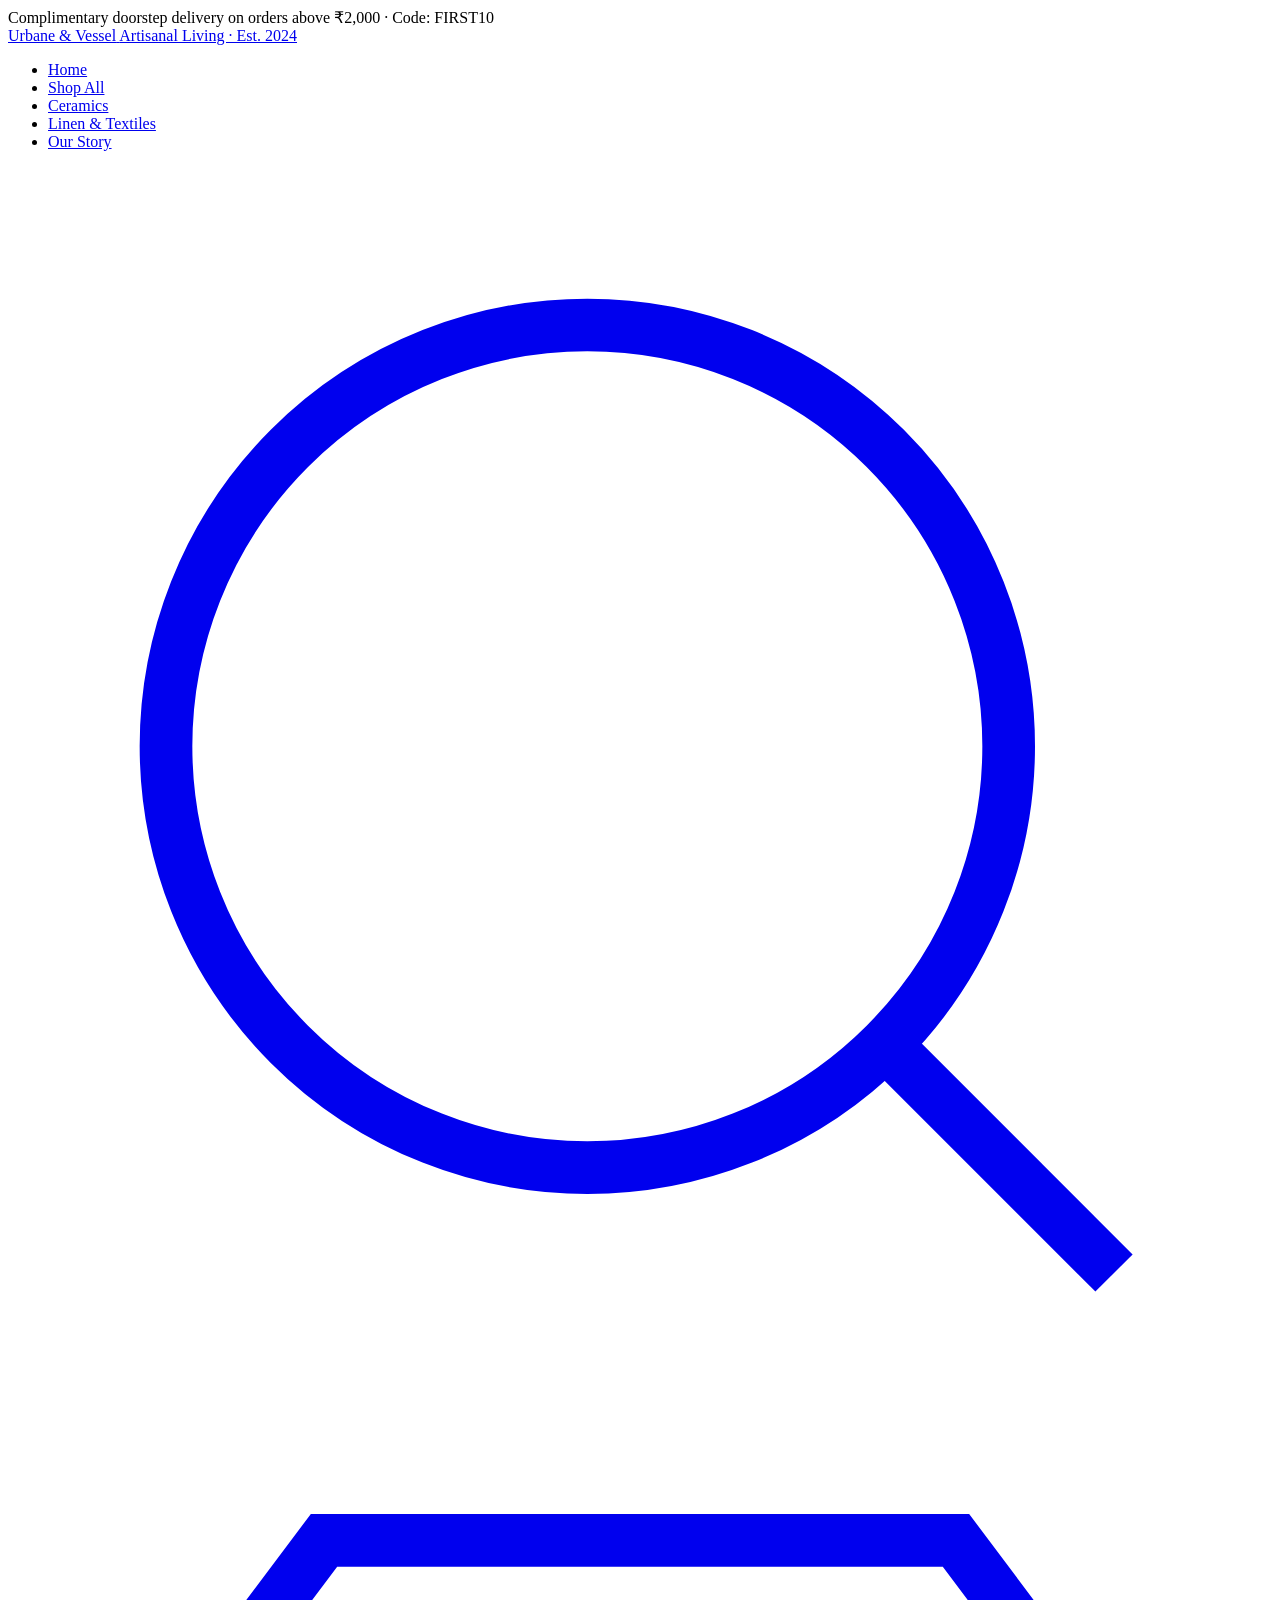
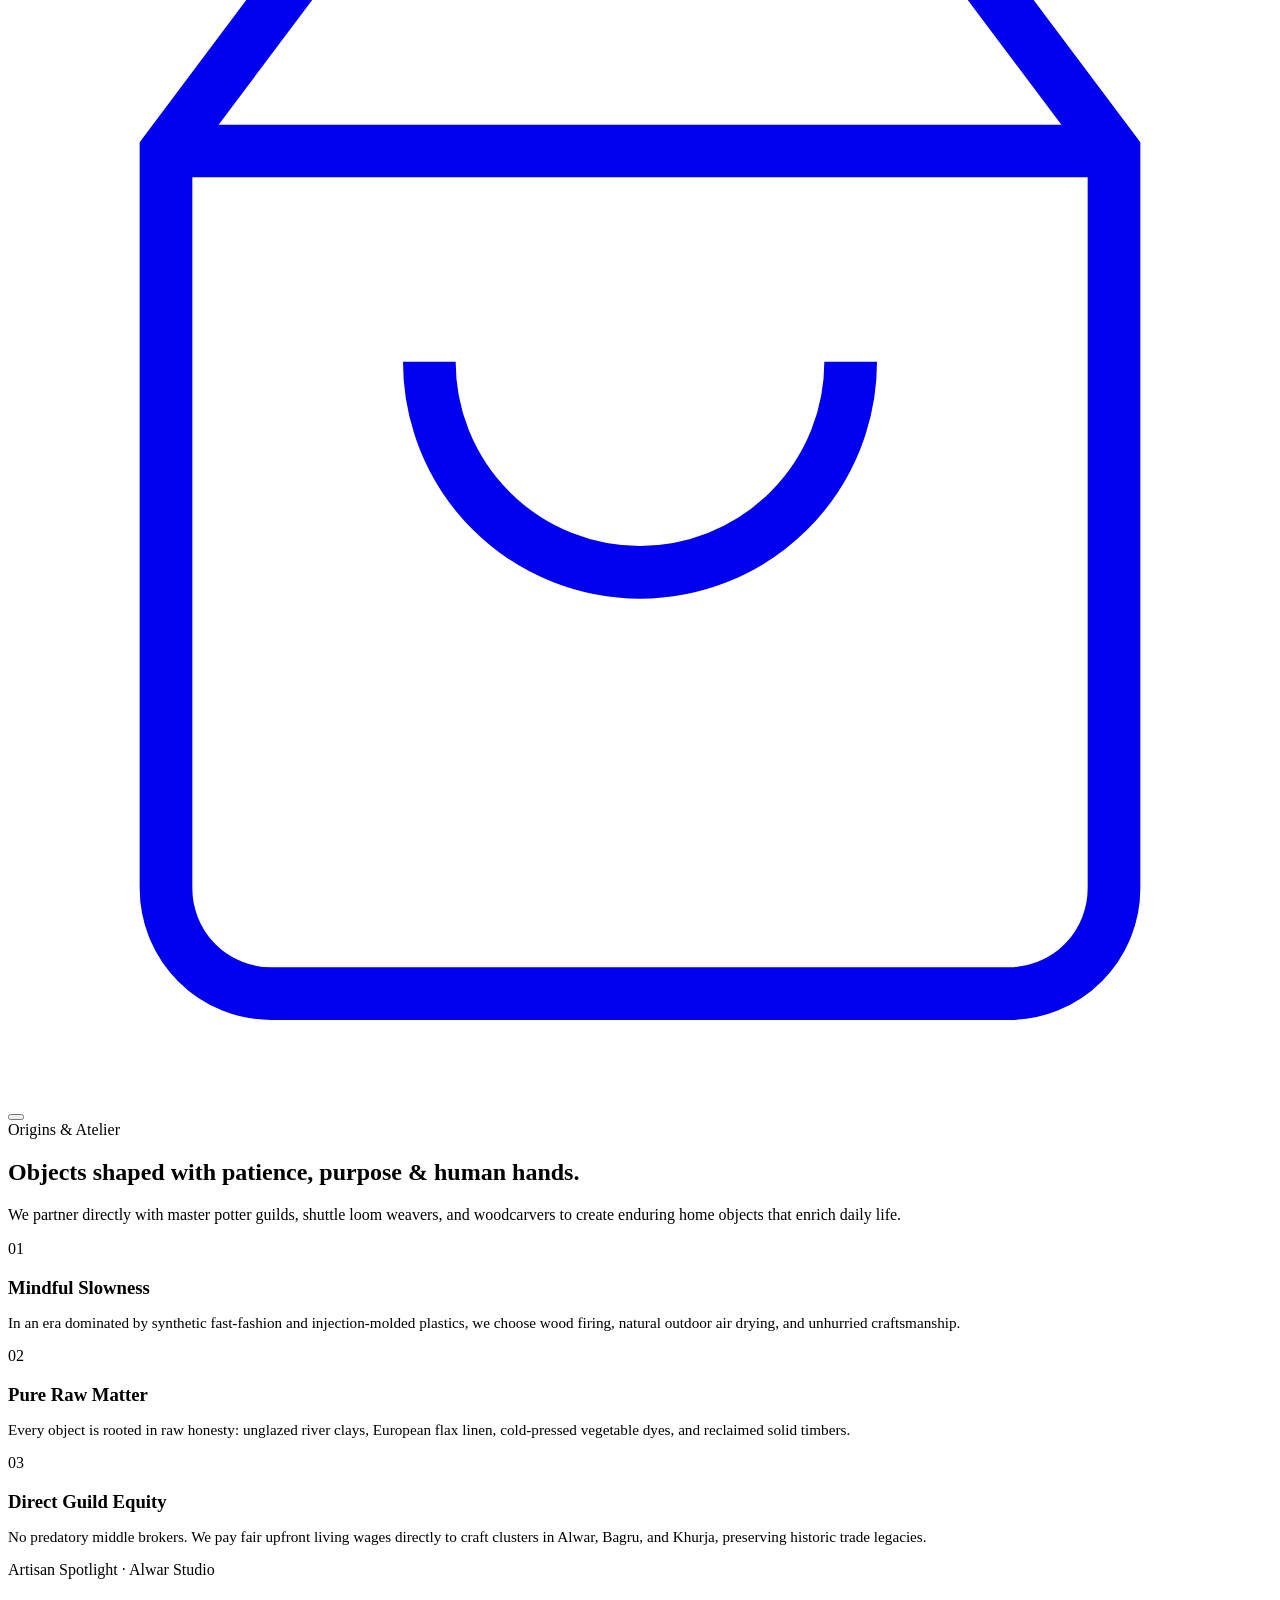
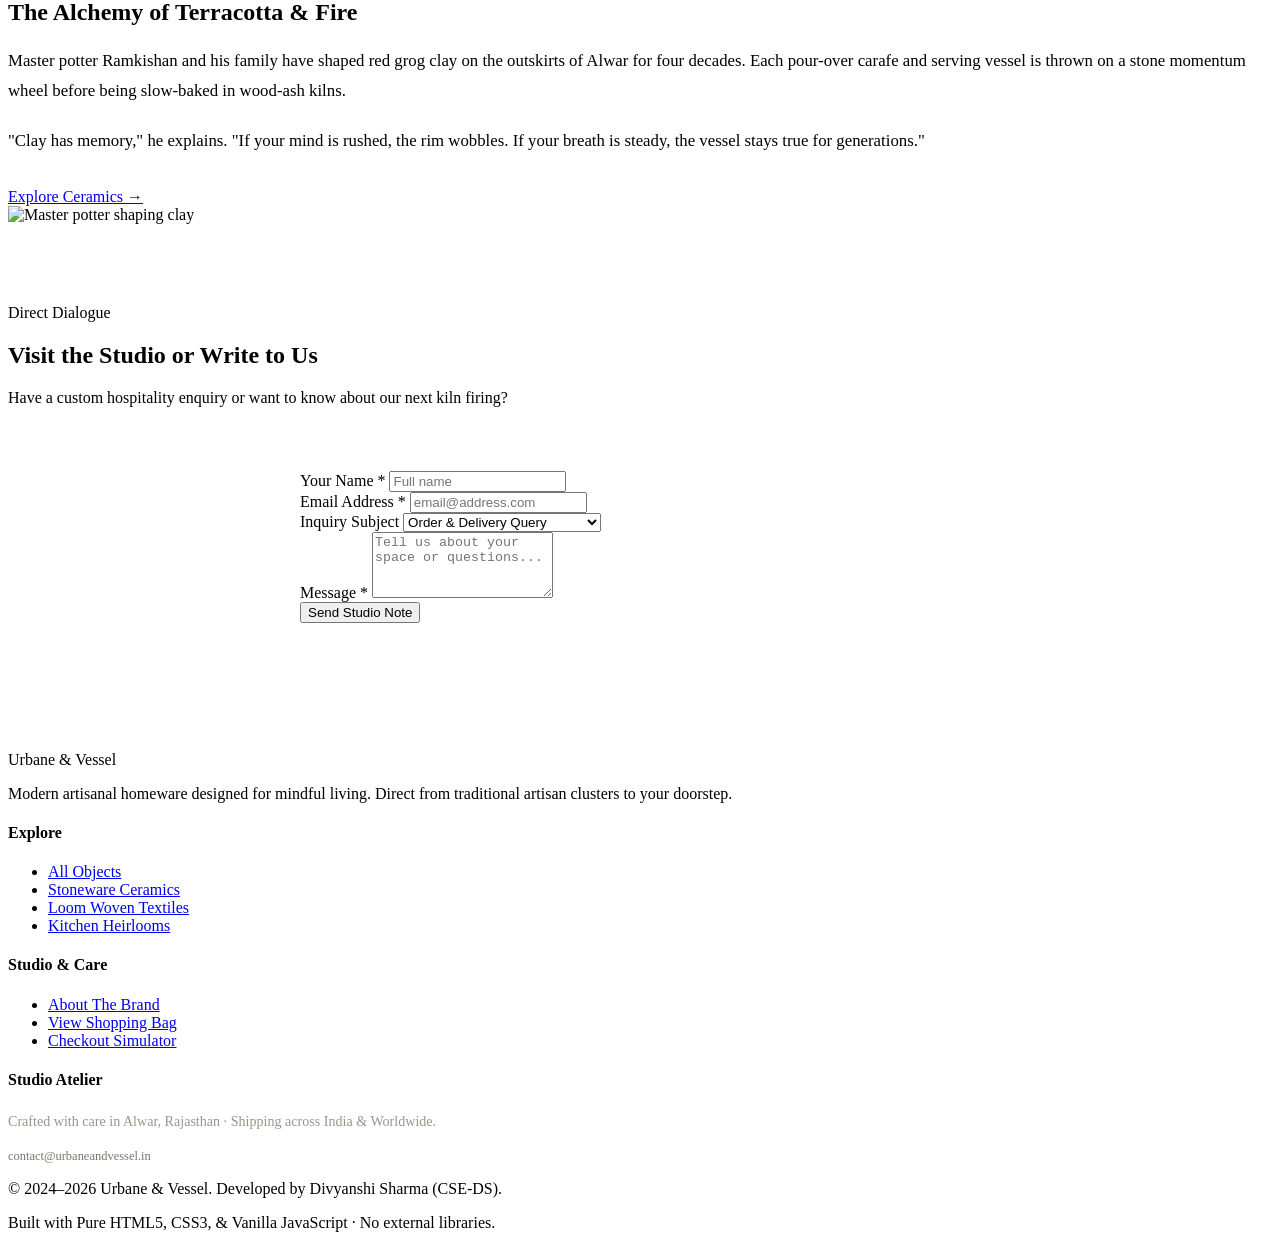
==== about.html @ d1248e4f "Added files" ====
<!DOCTYPE html>
<html lang="en">
<head>
  <meta charset="UTF-8" />
  <meta name="viewport" content="width=device-width, initial-scale=1.0" />
  <title>Our Story &amp; Artisans — Urbane &amp; Vessel</title>
  <link rel="stylesheet" href="css/style.css" />
</head>
<body>

  <!-- Top Announcement Bar -->
  <aside class="announcement-bar">
    Complimentary doorstep delivery on orders above ₹2,000 &middot; Code: <span>FIRST10</span>
  </aside>

  <!-- Navigation Header -->
  <header class="site-header">
    <div class="container header-inner">
      <a href="index.html" class="brand-logo">
        <span class="brand-name">Urbane &amp; Vessel</span>
        <span class="brand-sub">Artisanal Living &middot; Est. 2024</span>
      </a>

      <nav>
        <ul class="nav-menu">
          <li><a href="index.html" class="nav-link">Home</a></li>
          <li><a href="shop.html" class="nav-link">Shop All</a></li>
          <li><a href="shop.html?category=ceramics" class="nav-link">Ceramics</a></li>
          <li><a href="shop.html?category=textiles" class="nav-link">Linen &amp; Textiles</a></li>
          <li><a href="about.html" class="nav-link active">Our Story</a></li>
        </ul>
      </nav>

      <div class="header-actions">
        <a href="shop.html" class="action-icon-btn" title="Search objects" aria-label="Search">
          <svg viewBox="0 0 24 24" fill="none" stroke="currentColor"><circle cx="11" cy="11" r="8"></circle><line x1="21" y1="21" x2="16.65" y2="16.65"></line></svg>
        </a>
        <a href="cart.html" class="action-icon-btn" title="View Bag" aria-label="Cart">
          <svg viewBox="0 0 24 24" fill="none" stroke="currentColor"><path d="M6 2L3 6v14a2 2 0 0 0 2 2h14a2 2 0 0 0 2-2V6l-3-4z"></path><line x1="3" y1="6" x2="21" y2="6"></line><path d="M16 10a4 4 0 0 1-8 0"></path></svg>
          <span class="cart-badge-count" style="display: none;">0</span>
        </a>
        <button class="mobile-toggle-btn" aria-label="Toggle navigation menu">
          <span></span><span></span><span></span>
        </button>
      </div>
    </div>
  </header>

  <!-- About Hero -->
  <section class="about-hero">
    <div class="container">
      <span class="subheading">Origins &amp; Atelier</span>
      <h1>Objects shaped with patience, purpose &amp; human hands.</h1>
      <p>
        We partner directly with master potter guilds, shuttle loom weavers, and woodcarvers to create enduring home objects that enrich daily life.
      </p>
    </div>
  </section>

  <!-- Philosophy Cards -->
  <section class="container">
    <div class="philosophy-grid">
      <div class="philosophy-card">
        <div class="philosophy-number">01</div>
        <h3 style="margin-bottom: 0.8rem;">Mindful Slowness</h3>
        <p style="color: var(--text-muted); font-size: 0.95rem;">
          In an era dominated by synthetic fast-fashion and injection-molded plastics, we choose wood firing, natural outdoor air drying, and unhurried craftsmanship.
        </p>
      </div>

      <div class="philosophy-card">
        <div class="philosophy-number">02</div>
        <h3 style="margin-bottom: 0.8rem;">Pure Raw Matter</h3>
        <p style="color: var(--text-muted); font-size: 0.95rem;">
          Every object is rooted in raw honesty: unglazed river clays, European flax linen, cold-pressed vegetable dyes, and reclaimed solid timbers.
        </p>
      </div>

      <div class="philosophy-card">
        <div class="philosophy-number">03</div>
        <h3 style="margin-bottom: 0.8rem;">Direct Guild Equity</h3>
        <p style="color: var(--text-muted); font-size: 0.95rem;">
          No predatory middle brokers. We pay fair upfront living wages directly to craft clusters in Alwar, Bagru, and Khurja, preserving historic trade legacies.
        </p>
      </div>
    </div>
  </section>

  <!-- Artisan Spotlight Section -->
  <section class="artisan-spotlight-section" id="artisans">
    <div class="container">
      <div class="artisan-grid">
        <div>
          <span class="subheading">Artisan Spotlight &middot; Alwar Studio</span>
          <h2>The Alchemy of Terracotta &amp; Fire</h2>
          <p style="color: var(--text-muted); font-size: 1.05rem; margin: 1.2rem 0; line-height: 1.8;">
            Master potter Ramkishan and his family have shaped red grog clay on the outskirts of Alwar for four decades. Each pour-over carafe and serving vessel is thrown on a stone momentum wheel before being slow-baked in wood-ash kilns.
          </p>
          <p style="color: var(--text-muted); font-size: 1.05rem; line-height: 1.8;">
            "Clay has memory," he explains. "If your mind is rushed, the rim wobbles. If your breath is steady, the vessel stays true for generations."
          </p>
          <div style="margin-top: 2rem;">
            <a href="shop.html?category=ceramics" class="btn btn-outline">Explore Ceramics &rarr;</a>
          </div>
        </div>

        <div>
          <img src="https://images.unsplash.com/photo-1581783342308-f792dbdd27c5?auto=format&fit=crop&w=900&q=80" alt="Master potter shaping clay" style="border-radius: var(--radius-md); box-shadow: var(--shadow-md); aspect-ratio: 4/3; object-fit: cover;" />
        </div>
      </div>
    </div>
  </section>

  <!-- Studio Atelier / Contact -->
  <section class="container" style="padding: 5rem 0;">
    <div class="section-header section-header-centered">
      <span class="subheading">Direct Dialogue</span>
      <h2>Visit the Studio or Write to Us</h2>
      <p class="lead">Have a custom hospitality enquiry or want to know about our next kiln firing?</p>
    </div>

    <div style="max-width: 680px; margin: 0 auto; background: var(--bg-surface); border: 1px solid var(--border-color); border-radius: var(--radius-md); padding: 3rem; box-shadow: var(--shadow-sm);">
      <form onsubmit="event.preventDefault(); showToast('Thank you! Our studio team will write back within 24 hours.', 'success'); this.reset();">
        <div class="form-row-2col">
          <div class="form-field">
            <label for="contact-name">Your Name *</label>
            <input type="text" id="contact-name" placeholder="Full name" required />
          </div>
          <div class="form-field">
            <label for="contact-email">Email Address *</label>
            <input type="email" id="contact-email" placeholder="email@address.com" required />
          </div>
        </div>

        <div class="form-field">
          <label for="contact-subject">Inquiry Subject</label>
          <select id="contact-subject">
            <option>Order &amp; Delivery Query</option>
            <option>Bulk / Hospitality Commission</option>
            <option>Artisan Guild Partnership</option>
            <option>General Studio Hello</option>
          </select>
        </div>

        <div class="form-field">
          <label for="contact-msg">Message *</label>
          <textarea id="contact-msg" rows="4" placeholder="Tell us about your space or questions..." required></textarea>
        </div>

        <button type="submit" class="btn btn-primary btn-block">Send Studio Note</button>
      </form>
    </div>
  </section>

  <!-- Footer -->
  <footer class="site-footer">
    <div class="container">
      <div class="footer-grid">
        <div class="footer-brand">
          <span class="brand-name">Urbane &amp; Vessel</span>
          <p>Modern artisanal homeware designed for mindful living. Direct from traditional artisan clusters to your doorstep.</p>
        </div>

        <div class="footer-col">
          <h4>Explore</h4>
          <ul class="footer-links">
            <li><a href="shop.html">All Objects</a></li>
            <li><a href="shop.html?category=ceramics">Stoneware Ceramics</a></li>
            <li><a href="shop.html?category=textiles">Loom Woven Textiles</a></li>
            <li><a href="shop.html?category=kitchenware">Kitchen Heirlooms</a></li>
          </ul>
        </div>

        <div class="footer-col">
          <h4>Studio &amp; Care</h4>
          <ul class="footer-links">
            <li><a href="about.html">About The Brand</a></li>
            <li><a href="cart.html">View Shopping Bag</a></li>
            <li><a href="checkout.html">Checkout Simulator</a></li>
          </ul>
        </div>

        <div class="footer-col">
          <h4>Studio Atelier</h4>
          <p style="font-size: 0.88rem; color: #9c9489; line-height: 1.6; margin-bottom: 0.8rem;">
            Crafted with care in Alwar, Rajasthan &middot; Shipping across India &amp; Worldwide.
          </p>
          <span style="font-size: 0.78rem; color: #7d756a;">contact@urbaneandvessel.in</span>
        </div>
      </div>

      <div class="footer-bottom">
        <p>&copy; 2024–2026 Urbane &amp; Vessel. Developed by Divyanshi Sharma (CSE-DS).</p>
        <p>Built with Pure HTML5, CSS3, &amp; Vanilla JavaScript &middot; No external libraries.</p>
      </div>
    </div>
  </footer>

  <!-- Scripts -->
  <script src="js/products.js"></script>
  <script src="js/cart.js"></script>
  <script src="js/main.js"></script>
</body>
</html>
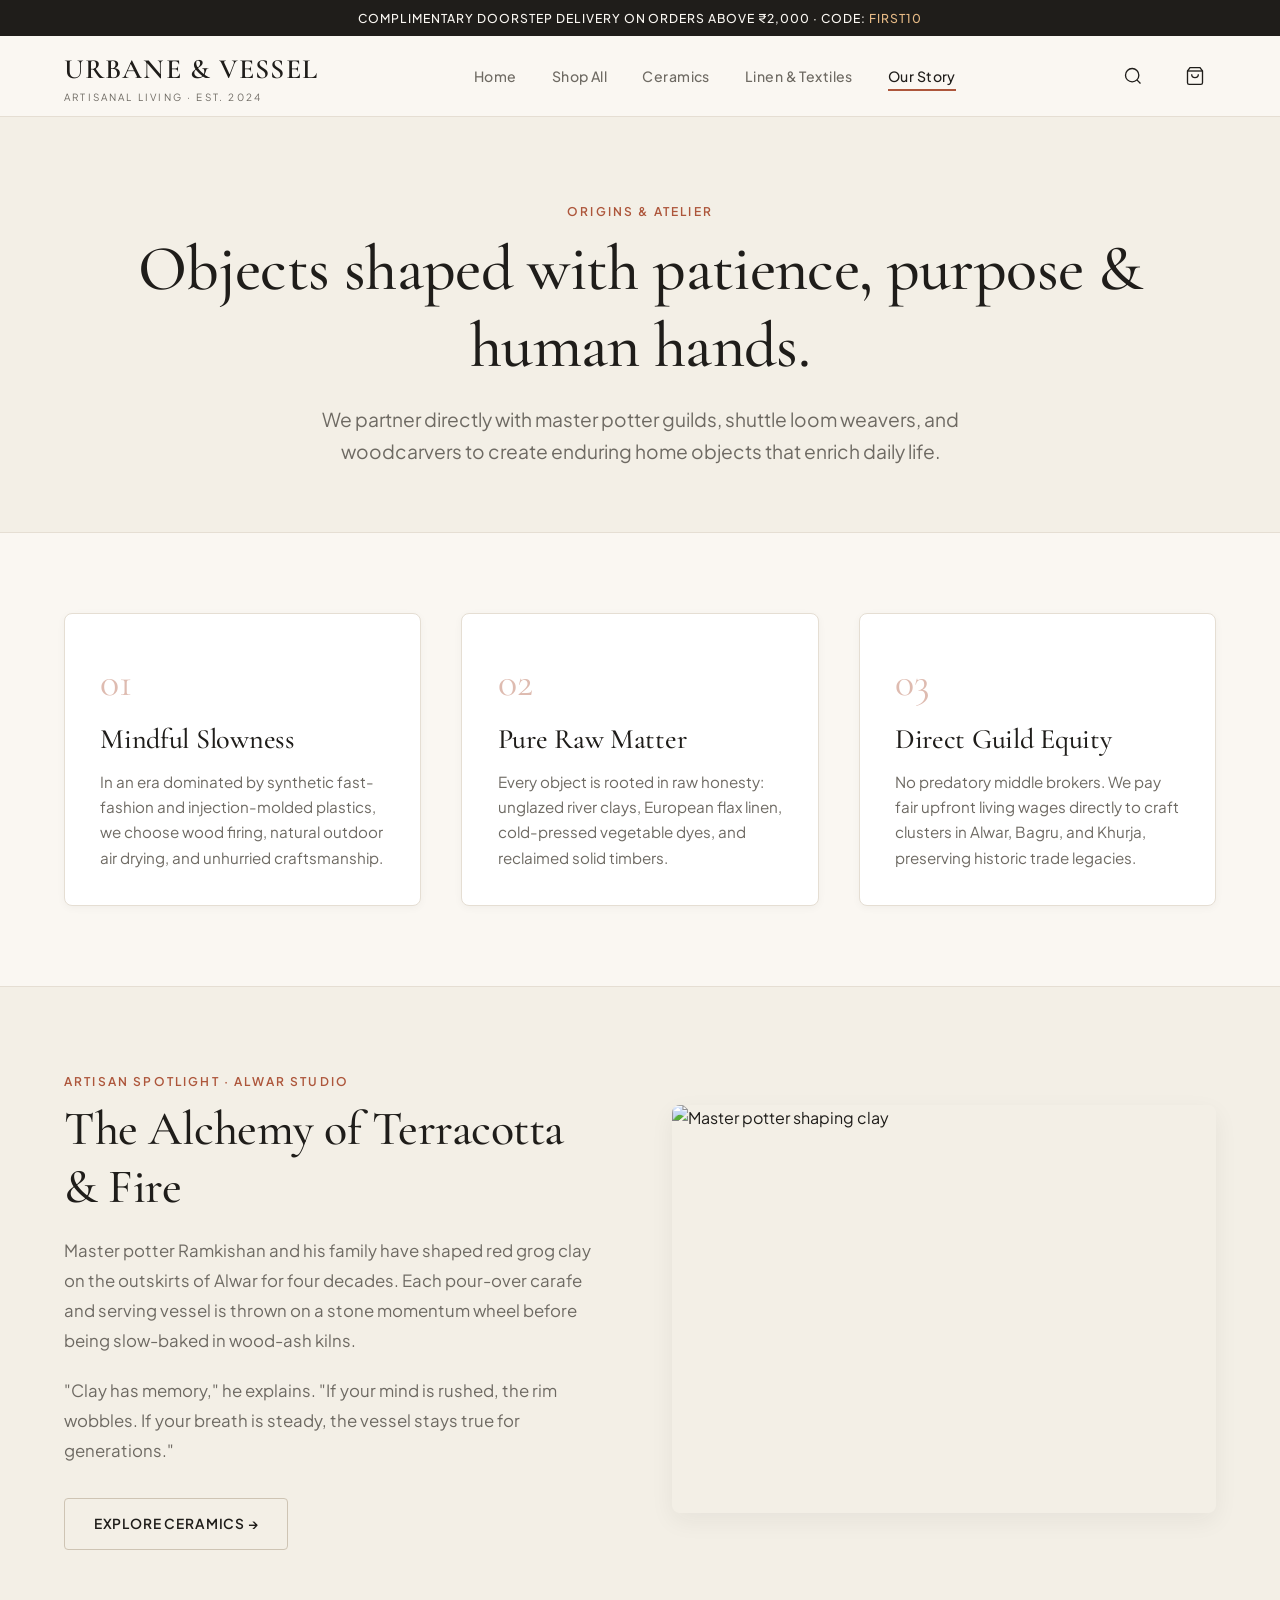
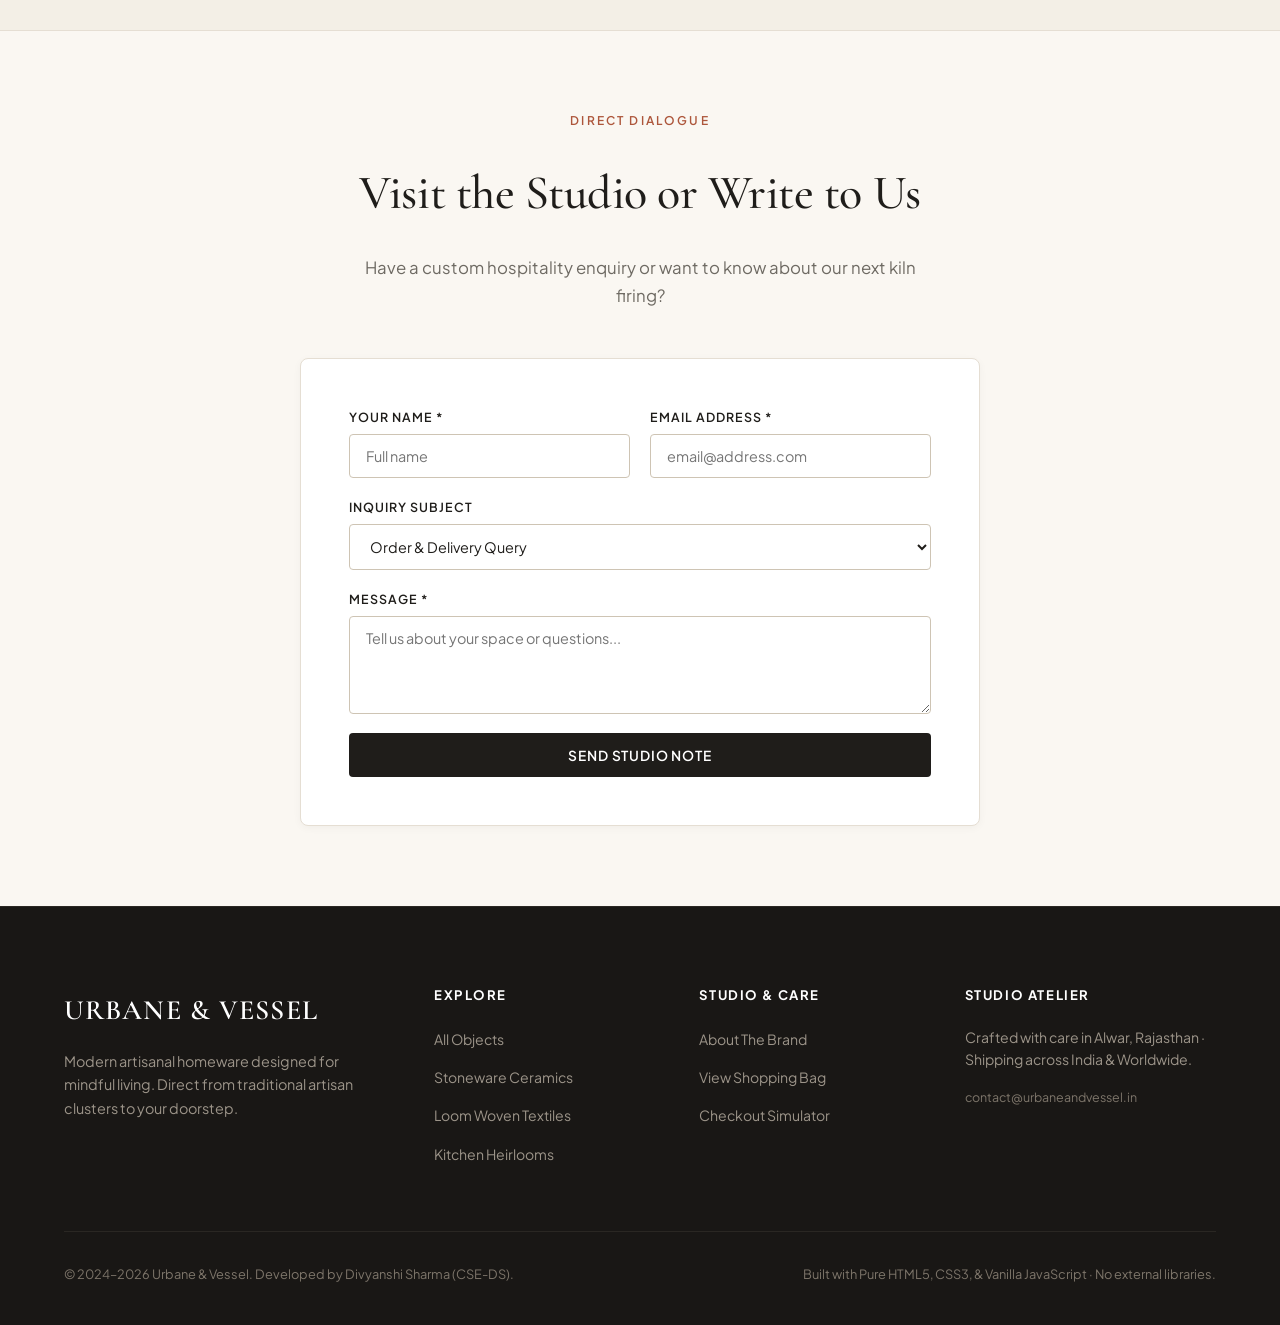
==== commit ef117a9d: "updated files" ====
--- a/about.html
+++ b/about.html
@@ -4,7 +4,7 @@
   <meta charset="UTF-8" />
   <meta name="viewport" content="width=device-width, initial-scale=1.0" />
   <title>Our Story &amp; Artisans — Urbane &amp; Vessel</title>
-  <link rel="stylesheet" href="css/style.css" />
+  <link rel="stylesheet" href="style.css" />
 </head>
 <body>
 
@@ -197,8 +197,6 @@
   </footer>
 
   <!-- Scripts -->
-  <script src="js/products.js"></script>
-  <script src="js/cart.js"></script>
-  <script src="js/main.js"></script>
+    <script src="script.js"></script>
 </body>
 </html>
--- a/style.css
+++ b/style.css
@@ -0,0 +1,1590 @@
+/* ============================================================
+   URBANE & VESSEL — Artisanal Homeware & Living
+   Custom Handcrafted CSS
+   ============================================================ */
+
+@import url('https://fonts.googleapis.com/css2?family=Cormorant+Garamond:ital,wght@0,400;0,500;0,600;0,700;1,400&family=Plus+Jakarta+Sans:wght@300;400;500;600;700&display=swap');
+
+/* --- Root Design Tokens --- */
+:root {
+  --bg-primary: #faf7f2;
+  --bg-surface: #ffffff;
+  --bg-subtle: #f3efe6;
+  --bg-muted: #eae3d6;
+
+  --text-main: #1f1d1a;
+  --text-muted: #6e6a63;
+  --text-light: #9c978f;
+
+  --color-terracotta: #ad563b;
+  --color-terracotta-dark: #8c422a;
+  --color-terracotta-soft: rgba(173, 86, 59, 0.08);
+
+  --color-brass: #b88a44;
+  --color-olive: #5f6b55;
+
+  --border-color: #e5ded3;
+  --border-dark: #cec4b4;
+
+  --font-serif: 'Cormorant Garamond', Georgia, 'Times New Roman', serif;
+  --font-sans: 'Plus Jakarta Sans', system-ui, -apple-system, sans-serif;
+
+  --shadow-sm: 0 2px 8px rgba(31, 29, 26, 0.04);
+  --shadow-md: 0 8px 24px rgba(31, 29, 26, 0.06);
+  --shadow-lg: 0 16px 40px rgba(31, 29, 26, 0.09);
+
+  --radius-sm: 4px;
+  --radius-md: 8px;
+  --radius-lg: 14px;
+  --radius-full: 9999px;
+
+  --transition-fast: 0.2s cubic-bezier(0.16, 1, 0.3, 1);
+  --transition-normal: 0.35s cubic-bezier(0.16, 1, 0.3, 1);
+
+  --nav-height: 80px;
+}
+
+/* --- Reset & Base --- */
+*, *::before, *::after {
+  margin: 0;
+  padding: 0;
+  box-sizing: border-box;
+}
+
+html {
+  font-size: 16px;
+  scroll-behavior: smooth;
+  -webkit-font-smoothing: antialiased;
+}
+
+body {
+  font-family: var(--font-sans);
+  background-color: var(--bg-primary);
+  color: var(--text-main);
+  line-height: 1.65;
+  overflow-x: hidden;
+  display: flex;
+  flex-direction: column;
+  min-height: 100vh;
+}
+
+img {
+  max-width: 100%;
+  height: auto;
+  display: block;
+}
+
+a {
+  color: inherit;
+  text-decoration: none;
+  transition: color var(--transition-fast);
+}
+
+button {
+  font-family: inherit;
+  cursor: pointer;
+  border: none;
+  background: none;
+  transition: all var(--transition-fast);
+}
+
+input, select, textarea {
+  font-family: inherit;
+  color: inherit;
+}
+
+/* --- Layout Utility --- */
+.container {
+  width: 90%;
+  max-width: 1240px;
+  margin: 0 auto;
+}
+
+.container-narrow {
+  width: 90%;
+  max-width: 980px;
+  margin: 0 auto;
+}
+
+/* --- Typography --- */
+h1, h2, h3, h4 {
+  font-family: var(--font-serif);
+  font-weight: 500;
+  line-height: 1.2;
+  letter-spacing: -0.01em;
+  color: var(--text-main);
+}
+
+h1 { font-size: clamp(2.5rem, 5vw, 4.2rem); }
+h2 { font-size: clamp(2rem, 3.8vw, 3rem); }
+h3 { font-size: clamp(1.4rem, 2.2vw, 1.85rem); }
+h4 { font-size: 1.2rem; }
+
+.subheading {
+  font-family: var(--font-sans);
+  font-size: 0.75rem;
+  letter-spacing: 0.18em;
+  text-transform: uppercase;
+  color: var(--color-terracotta);
+  font-weight: 600;
+  display: inline-block;
+  margin-bottom: 0.6rem;
+}
+
+/* --- Top Announcement Bar --- */
+.announcement-bar {
+  background: var(--text-main);
+  color: var(--bg-primary);
+  font-size: 0.76rem;
+  letter-spacing: 0.08em;
+  text-transform: uppercase;
+  padding: 8px 16px;
+  text-align: center;
+  font-weight: 500;
+}
+.announcement-bar span {
+  color: #e5b985;
+}
+
+/* --- Main Header / Navigation --- */
+.site-header {
+  position: sticky;
+  top: 0;
+  z-index: 100;
+  background: rgba(250, 247, 242, 0.94);
+  backdrop-filter: blur(12px);
+  -webkit-backdrop-filter: blur(12px);
+  border-bottom: 1px solid var(--border-color);
+  transition: transform var(--transition-fast), background var(--transition-fast);
+}
+
+.header-inner {
+  height: var(--nav-height);
+  display: flex;
+  align-items: center;
+  justify-content: space-between;
+}
+
+.brand-logo {
+  display: flex;
+  flex-direction: column;
+}
+.brand-name {
+  font-family: var(--font-serif);
+  font-size: 1.75rem;
+  font-weight: 600;
+  letter-spacing: 0.04em;
+  text-transform: uppercase;
+  color: var(--text-main);
+}
+.brand-sub {
+  font-size: 0.62rem;
+  letter-spacing: 0.22em;
+  text-transform: uppercase;
+  color: var(--text-muted);
+  margin-top: -3px;
+}
+
+.nav-menu {
+  display: flex;
+  gap: 2.2rem;
+  list-style: none;
+}
+.nav-link {
+  font-size: 0.88rem;
+  font-weight: 500;
+  color: var(--text-muted);
+  letter-spacing: 0.03em;
+  position: relative;
+  padding: 6px 0;
+}
+.nav-link::after {
+  content: '';
+  position: absolute;
+  bottom: 0;
+  left: 0;
+  width: 0%;
+  height: 1.5px;
+  background-color: var(--color-terracotta);
+  transition: width var(--transition-fast);
+}
+.nav-link:hover,
+.nav-link.active {
+  color: var(--text-main);
+}
+.nav-link:hover::after,
+.nav-link.active::after {
+  width: 100%;
+}
+
+.header-actions {
+  display: flex;
+  align-items: center;
+  gap: 1.25rem;
+}
+.action-icon-btn {
+  display: flex;
+  align-items: center;
+  justify-content: center;
+  width: 42px;
+  height: 42px;
+  border-radius: var(--radius-full);
+  color: var(--text-main);
+  position: relative;
+  border: 1px solid transparent;
+  transition: all var(--transition-fast);
+}
+.action-icon-btn:hover {
+  background-color: var(--bg-subtle);
+  border-color: var(--border-color);
+}
+.action-icon-btn svg {
+  width: 20px;
+  height: 20px;
+  stroke-width: 1.6;
+}
+
+.cart-badge-count {
+  position: absolute;
+  top: 4px;
+  right: 4px;
+  background: var(--color-terracotta);
+  color: #fff;
+  font-size: 0.68rem;
+  font-weight: 700;
+  width: 18px;
+  height: 18px;
+  border-radius: 50%;
+  display: inline-flex;
+  align-items: center;
+  justify-content: center;
+}
+
+/* Mobile Hamburger */
+.mobile-toggle-btn {
+  display: none;
+  flex-direction: column;
+  gap: 5px;
+  width: 32px;
+  height: 32px;
+  justify-content: center;
+  cursor: pointer;
+}
+.mobile-toggle-btn span {
+  display: block;
+  height: 2px;
+  width: 100%;
+  background: var(--text-main);
+  transition: transform var(--transition-fast), opacity var(--transition-fast);
+}
+
+/* --- Buttons --- */
+.btn {
+  display: inline-flex;
+  align-items: center;
+  justify-content: center;
+  gap: 0.6rem;
+  padding: 0.85rem 1.8rem;
+  font-size: 0.86rem;
+  font-weight: 600;
+  letter-spacing: 0.06em;
+  text-transform: uppercase;
+  border-radius: var(--radius-sm);
+  transition: all var(--transition-fast);
+}
+
+.btn-primary {
+  background: var(--text-main);
+  color: #ffffff;
+}
+.btn-primary:hover {
+  background: var(--color-terracotta);
+  transform: translateY(-2px);
+  box-shadow: var(--shadow-md);
+}
+
+.btn-terracotta {
+  background: var(--color-terracotta);
+  color: #ffffff;
+}
+.btn-terracotta:hover {
+  background: var(--color-terracotta-dark);
+  transform: translateY(-2px);
+  box-shadow: 0 6px 18px rgba(173, 86, 59, 0.25);
+}
+
+.btn-outline {
+  background: transparent;
+  color: var(--text-main);
+  border: 1px solid var(--border-dark);
+}
+.btn-outline:hover {
+  border-color: var(--text-main);
+  background: var(--text-main);
+  color: #ffffff;
+}
+
+.btn-sm {
+  padding: 0.55rem 1.1rem;
+  font-size: 0.76rem;
+}
+
+.btn-block {
+  width: 100%;
+}
+
+/* --- Hero Section --- */
+.hero-section {
+  padding: 4rem 0 5rem;
+  position: relative;
+}
+.hero-grid {
+  display: grid;
+  grid-template-columns: 1.15fr 0.85fr;
+  gap: 3.5rem;
+  align-items: center;
+}
+.hero-text h1 {
+  margin-bottom: 1.5rem;
+}
+.hero-text p {
+  font-size: 1.1rem;
+  color: var(--text-muted);
+  max-width: 520px;
+  margin-bottom: 2.2rem;
+}
+.hero-cta-group {
+  display: flex;
+  gap: 1rem;
+  align-items: center;
+  flex-wrap: wrap;
+}
+
+.hero-visual-frame {
+  position: relative;
+}
+.hero-image-wrapper {
+  position: relative;
+  border-radius: var(--radius-md);
+  overflow: hidden;
+  box-shadow: var(--shadow-lg);
+  aspect-ratio: 4 / 5;
+}
+.hero-image-wrapper img {
+  width: 100%;
+  height: 100%;
+  object-fit: cover;
+  transition: transform 1.2s cubic-bezier(0.16, 1, 0.3, 1);
+}
+.hero-image-wrapper:hover img {
+  transform: scale(1.03);
+}
+
+.hero-badge-tag {
+  position: absolute;
+  bottom: 24px;
+  left: -20px;
+  background: var(--bg-surface);
+  border: 1px solid var(--border-color);
+  padding: 1rem 1.4rem;
+  border-radius: var(--radius-sm);
+  box-shadow: var(--shadow-md);
+  max-width: 200px;
+}
+.hero-badge-tag strong {
+  display: block;
+  font-size: 0.85rem;
+  font-weight: 700;
+  color: var(--text-main);
+}
+.hero-badge-tag span {
+  font-size: 0.72rem;
+  color: var(--text-muted);
+}
+
+/* --- Features / Value Props Ribbon --- */
+.values-ribbon {
+  background: var(--bg-subtle);
+  border-top: 1px solid var(--border-color);
+  border-bottom: 1px solid var(--border-color);
+  padding: 2.5rem 0;
+}
+.values-grid {
+  display: grid;
+  grid-template-columns: repeat(auto-fit, minmax(220px, 1fr));
+  gap: 2rem;
+}
+.value-item {
+  display: flex;
+  align-items: flex-start;
+  gap: 1.1rem;
+}
+.value-icon {
+  width: 44px;
+  height: 44px;
+  border-radius: 50%;
+  background: var(--bg-surface);
+  border: 1px solid var(--border-color);
+  display: flex;
+  align-items: center;
+  justify-content: center;
+  color: var(--color-terracotta);
+  flex-shrink: 0;
+}
+.value-icon svg {
+  width: 20px;
+  height: 20px;
+}
+.value-text h4 {
+  font-family: var(--font-sans);
+  font-size: 0.92rem;
+  font-weight: 600;
+  margin-bottom: 0.2rem;
+}
+.value-text p {
+  font-size: 0.8rem;
+  color: var(--text-muted);
+  line-height: 1.4;
+}
+
+/* --- Section Headers --- */
+.section-header {
+  margin-bottom: 3rem;
+  display: flex;
+  justify-content: space-between;
+  align-items: flex-end;
+  flex-wrap: wrap;
+  gap: 1.5rem;
+}
+.section-header-centered {
+  text-align: center;
+  align-items: center;
+  justify-content: center;
+  flex-direction: column;
+}
+.section-header-centered .subheading {
+  margin: 0 auto 0.6rem;
+}
+.section-header p.lead {
+  font-size: 1.05rem;
+  color: var(--text-muted);
+  max-width: 600px;
+  margin-top: 0.5rem;
+}
+
+/* --- Categories Showcase --- */
+.categories-showcase {
+  padding: 5rem 0;
+}
+.categories-grid {
+  display: grid;
+  grid-template-columns: repeat(4, 1fr);
+  gap: 1.5rem;
+}
+.category-card {
+  position: relative;
+  border-radius: var(--radius-md);
+  overflow: hidden;
+  aspect-ratio: 3 / 4;
+  box-shadow: var(--shadow-sm);
+  display: block;
+}
+.category-card img {
+  width: 100%;
+  height: 100%;
+  object-fit: cover;
+  transition: transform 0.8s ease;
+}
+.category-card::after {
+  content: '';
+  position: absolute;
+  inset: 0;
+  background: linear-gradient(180deg, transparent 40%, rgba(20, 18, 16, 0.72) 100%);
+  transition: opacity 0.3s;
+}
+.category-card:hover img {
+  transform: scale(1.06);
+}
+.category-card-content {
+  position: absolute;
+  bottom: 24px;
+  left: 20px;
+  right: 20px;
+  z-index: 2;
+  color: #ffffff;
+}
+.category-card-content h3 {
+  color: #ffffff;
+  font-size: 1.4rem;
+  margin-bottom: 0.2rem;
+}
+.category-card-content span {
+  font-size: 0.75rem;
+  text-transform: uppercase;
+  letter-spacing: 0.12em;
+  opacity: 0.85;
+}
+
+/* --- Product Cards Grid --- */
+.products-section {
+  padding: 5rem 0 6rem;
+}
+.products-grid {
+  display: grid;
+  grid-template-columns: repeat(auto-fill, minmax(260px, 1fr));
+  gap: 2rem 1.8rem;
+}
+
+.product-card {
+  background: var(--bg-surface);
+  border: 1px solid var(--border-color);
+  border-radius: var(--radius-md);
+  overflow: hidden;
+  transition: transform var(--transition-normal), box-shadow var(--transition-normal);
+  display: flex;
+  flex-direction: column;
+  position: relative;
+}
+.product-card:hover {
+  transform: translateY(-5px);
+  box-shadow: var(--shadow-md);
+}
+
+.product-card-media {
+  position: relative;
+  aspect-ratio: 1;
+  background: var(--bg-subtle);
+  overflow: hidden;
+}
+.product-card-media img {
+  width: 100%;
+  height: 100%;
+  object-fit: cover;
+  transition: transform 0.6s cubic-bezier(0.16, 1, 0.3, 1);
+}
+.product-card:hover .product-card-media img {
+  transform: scale(1.05);
+}
+
+.product-badge {
+  position: absolute;
+  top: 12px;
+  left: 12px;
+  background: var(--bg-surface);
+  border: 1px solid var(--border-color);
+  font-size: 0.68rem;
+  font-weight: 600;
+  text-transform: uppercase;
+  letter-spacing: 0.1em;
+  padding: 4px 10px;
+  border-radius: var(--radius-full);
+  z-index: 2;
+}
+.product-badge.badge-featured {
+  background: var(--color-terracotta);
+  color: #fff;
+  border-color: var(--color-terracotta);
+}
+
+.quick-add-btn {
+  position: absolute;
+  bottom: 12px;
+  left: 12px;
+  right: 12px;
+  background: rgba(255, 255, 255, 0.94);
+  backdrop-filter: blur(8px);
+  color: var(--text-main);
+  border: 1px solid var(--border-color);
+  border-radius: var(--radius-sm);
+  padding: 9px;
+  font-size: 0.76rem;
+  font-weight: 600;
+  letter-spacing: 0.08em;
+  text-transform: uppercase;
+  opacity: 0;
+  transform: translateY(10px);
+  transition: all var(--transition-fast);
+  display: flex;
+  align-items: center;
+  justify-content: center;
+  gap: 0.4rem;
+  z-index: 3;
+}
+.product-card:hover .quick-add-btn {
+  opacity: 1;
+  transform: translateY(0);
+}
+.quick-add-btn:hover {
+  background: var(--text-main);
+  color: #fff;
+}
+
+.product-card-body {
+  padding: 1.25rem;
+  display: flex;
+  flex-direction: column;
+  flex-grow: 1;
+}
+.product-category-tag {
+  font-size: 0.7rem;
+  text-transform: uppercase;
+  letter-spacing: 0.14em;
+  color: var(--text-light);
+  margin-bottom: 0.35rem;
+}
+.product-card-title {
+  font-family: var(--font-serif);
+  font-size: 1.2rem;
+  margin-bottom: 0.5rem;
+  line-height: 1.3;
+}
+.product-card-title a:hover {
+  color: var(--color-terracotta);
+}
+
+.product-rating {
+  display: flex;
+  align-items: center;
+  gap: 0.4rem;
+  font-size: 0.78rem;
+  color: var(--text-muted);
+  margin-bottom: 0.8rem;
+}
+.stars {
+  color: var(--color-brass);
+  font-size: 0.85rem;
+  letter-spacing: 1px;
+}
+
+.product-price-row {
+  display: flex;
+  align-items: baseline;
+  gap: 0.6rem;
+  margin-top: auto;
+}
+.product-price {
+  font-size: 1.15rem;
+  font-weight: 700;
+  color: var(--text-main);
+}
+.product-original-price {
+  font-size: 0.88rem;
+  color: var(--text-light);
+  text-decoration: line-through;
+}
+
+/* --- Brand Story Section --- */
+.story-banner {
+  background: var(--bg-subtle);
+  border-top: 1px solid var(--border-color);
+  border-bottom: 1px solid var(--border-color);
+  padding: 6rem 0;
+}
+.story-grid {
+  display: grid;
+  grid-template-columns: 0.95fr 1.05fr;
+  gap: 4.5rem;
+  align-items: center;
+}
+.story-visual-collage {
+  position: relative;
+}
+.story-img-main {
+  border-radius: var(--radius-md);
+  box-shadow: var(--shadow-lg);
+  aspect-ratio: 4 / 5;
+  object-fit: cover;
+  width: 85%;
+}
+.story-img-sub {
+  position: absolute;
+  bottom: -30px;
+  right: 0;
+  width: 50%;
+  aspect-ratio: 1;
+  border-radius: var(--radius-md);
+  object-fit: cover;
+  border: 6px solid var(--bg-subtle);
+  box-shadow: var(--shadow-md);
+}
+.story-content h2 {
+  margin-bottom: 1.5rem;
+}
+.story-content p {
+  color: var(--text-muted);
+  font-size: 1.05rem;
+  margin-bottom: 1.4rem;
+  line-height: 1.8;
+}
+
+/* --- Newsletter Section --- */
+.newsletter-section {
+  padding: 5rem 0;
+  text-align: center;
+}
+.newsletter-card {
+  background: #ffffff;
+  border: 1px solid var(--border-color);
+  border-radius: var(--radius-lg);
+  padding: 4rem 2rem;
+  max-width: 780px;
+  margin: 0 auto;
+  box-shadow: var(--shadow-sm);
+}
+.newsletter-card h2 {
+  margin-bottom: 0.8rem;
+}
+.newsletter-card p {
+  color: var(--text-muted);
+  max-width: 480px;
+  margin: 0 auto 2rem;
+}
+.newsletter-form {
+  display: flex;
+  gap: 0.6rem;
+  max-width: 460px;
+  margin: 0 auto;
+}
+.newsletter-input {
+  flex-grow: 1;
+  padding: 0.85rem 1.2rem;
+  border: 1px solid var(--border-dark);
+  border-radius: var(--radius-sm);
+  background: var(--bg-primary);
+  font-size: 0.9rem;
+}
+.newsletter-input:focus {
+  outline: none;
+  border-color: var(--text-main);
+}
+
+/* ============================================================
+   SHOP CATALOG PAGE STYLES (shop.html)
+   ============================================================ */
+.shop-hero-header {
+  padding: 3.5rem 0 2rem;
+  border-bottom: 1px solid var(--border-color);
+  background: var(--bg-subtle);
+}
+.shop-layout {
+  padding: 3rem 0 6rem;
+  display: grid;
+  grid-template-columns: 260px 1fr;
+  gap: 3rem;
+  align-items: flex-start;
+}
+
+/* Sidebar Filters */
+.filters-sidebar {
+  background: var(--bg-surface);
+  border: 1px solid var(--border-color);
+  border-radius: var(--radius-md);
+  padding: 1.8rem;
+  position: sticky;
+  top: calc(var(--nav-height) + 20px);
+}
+.filter-block {
+  padding-bottom: 1.6rem;
+  margin-bottom: 1.6rem;
+  border-bottom: 1px solid var(--border-color);
+}
+.filter-block:last-child {
+  border-bottom: none;
+  padding-bottom: 0;
+  margin-bottom: 0;
+}
+.filter-title {
+  font-family: var(--font-sans);
+  font-size: 0.82rem;
+  font-weight: 700;
+  text-transform: uppercase;
+  letter-spacing: 0.12em;
+  margin-bottom: 1rem;
+}
+
+.category-filter-list {
+  list-style: none;
+  display: flex;
+  flex-direction: column;
+  gap: 0.55rem;
+}
+.filter-chip-btn {
+  display: flex;
+  align-items: center;
+  justify-content: space-between;
+  width: 100%;
+  font-size: 0.88rem;
+  color: var(--text-muted);
+  text-align: left;
+  padding: 6px 8px;
+  border-radius: var(--radius-sm);
+  transition: all var(--transition-fast);
+}
+.filter-chip-btn:hover {
+  background: var(--bg-subtle);
+  color: var(--text-main);
+}
+.filter-chip-btn.active {
+  background: var(--color-terracotta-soft);
+  color: var(--color-terracotta);
+  font-weight: 600;
+}
+.filter-count {
+  font-size: 0.75rem;
+  color: var(--text-light);
+}
+
+/* Search Box in Filter */
+.search-box-wrapper {
+  position: relative;
+  margin-bottom: 1.4rem;
+}
+.search-input {
+  width: 100%;
+  padding: 0.75rem 1rem 0.75rem 2.4rem;
+  border: 1px solid var(--border-color);
+  border-radius: var(--radius-sm);
+  background: var(--bg-primary);
+  font-size: 0.88rem;
+}
+.search-input:focus {
+  outline: none;
+  border-color: var(--color-terracotta);
+}
+.search-icon {
+  position: absolute;
+  left: 10px;
+  top: 50%;
+  transform: translateY(-50%);
+  width: 16px;
+  height: 16px;
+  color: var(--text-light);
+}
+
+/* Price Range Slider */
+.price-range-slider {
+  width: 100%;
+  margin: 0.8rem 0;
+  accent-color: var(--color-terracotta);
+}
+.price-range-labels {
+  display: flex;
+  justify-content: space-between;
+  font-size: 0.8rem;
+  color: var(--text-muted);
+}
+
+/* Shop Toolbar */
+.shop-toolbar {
+  display: flex;
+  justify-content: space-between;
+  align-items: center;
+  margin-bottom: 2rem;
+  padding-bottom: 1rem;
+  border-bottom: 1px solid var(--border-color);
+  flex-wrap: wrap;
+  gap: 1rem;
+}
+.results-counter {
+  font-size: 0.88rem;
+  color: var(--text-muted);
+}
+.sort-control-group {
+  display: flex;
+  align-items: center;
+  gap: 0.8rem;
+  font-size: 0.88rem;
+}
+.sort-select {
+  padding: 0.5rem 1rem;
+  border: 1px solid var(--border-color);
+  border-radius: var(--radius-sm);
+  background: var(--bg-surface);
+  cursor: pointer;
+}
+
+.no-results-state {
+  text-align: center;
+  padding: 4rem 2rem;
+  background: var(--bg-surface);
+  border: 1px dashed var(--border-color);
+  border-radius: var(--radius-md);
+}
+
+/* ============================================================
+   PRODUCT DETAIL PAGE STYLES (product-detail.html)
+   ============================================================ */
+.breadcrumb-nav {
+  padding: 1.5rem 0;
+  font-size: 0.82rem;
+  color: var(--text-light);
+  display: flex;
+  align-items: center;
+  gap: 0.6rem;
+}
+.breadcrumb-nav a {
+  color: var(--text-muted);
+}
+.breadcrumb-nav a:hover {
+  color: var(--color-terracotta);
+}
+
+.product-detail-grid {
+  display: grid;
+  grid-template-columns: 1fr 1fr;
+  gap: 4rem;
+  margin-bottom: 5rem;
+}
+
+.product-gallery-stage {
+  position: sticky;
+  top: calc(var(--nav-height) + 20px);
+}
+.main-gallery-frame {
+  aspect-ratio: 1;
+  background: var(--bg-surface);
+  border: 1px solid var(--border-color);
+  border-radius: var(--radius-md);
+  overflow: hidden;
+  margin-bottom: 1rem;
+  box-shadow: var(--shadow-sm);
+}
+.main-gallery-frame img {
+  width: 100%;
+  height: 100%;
+  object-fit: cover;
+  transition: transform 0.4s ease;
+}
+
+.product-meta-header {
+  border-bottom: 1px solid var(--border-color);
+  padding-bottom: 1.5rem;
+  margin-bottom: 1.8rem;
+}
+.detail-price-line {
+  display: flex;
+  align-items: baseline;
+  gap: 1rem;
+  margin: 1rem 0;
+}
+.detail-price {
+  font-size: 1.8rem;
+  font-weight: 700;
+}
+.detail-original-price {
+  font-size: 1.15rem;
+  color: var(--text-light);
+  text-decoration: line-through;
+}
+
+.product-detail-desc {
+  font-size: 1.05rem;
+  color: var(--text-muted);
+  margin-bottom: 2rem;
+  line-height: 1.7;
+}
+
+.product-specs-table {
+  width: 100%;
+  margin-bottom: 2rem;
+  border-collapse: collapse;
+}
+.product-specs-table tr {
+  border-bottom: 1px solid var(--border-color);
+}
+.product-specs-table th {
+  text-align: left;
+  font-size: 0.82rem;
+  font-weight: 600;
+  text-transform: uppercase;
+  letter-spacing: 0.08em;
+  color: var(--text-light);
+  padding: 0.75rem 0;
+  width: 35%;
+}
+.product-specs-table td {
+  font-size: 0.92rem;
+  padding: 0.75rem 0;
+  color: var(--text-main);
+}
+
+.product-purchase-action {
+  display: flex;
+  gap: 1rem;
+  margin-bottom: 2.5rem;
+}
+.qty-stepper {
+  display: flex;
+  align-items: center;
+  border: 1px solid var(--border-dark);
+  border-radius: var(--radius-sm);
+  background: var(--bg-surface);
+  height: 48px;
+}
+.qty-btn {
+  width: 44px;
+  height: 100%;
+  display: flex;
+  align-items: center;
+  justify-content: center;
+  font-size: 1.1rem;
+  color: var(--text-main);
+}
+.qty-btn:hover {
+  background: var(--bg-subtle);
+}
+.qty-input {
+  width: 48px;
+  text-align: center;
+  border: none;
+  background: transparent;
+  font-weight: 600;
+  font-size: 1rem;
+}
+
+.trust-badges-row {
+  display: grid;
+  grid-template-columns: repeat(3, 1fr);
+  gap: 1rem;
+  padding: 1.5rem;
+  background: var(--bg-subtle);
+  border-radius: var(--radius-md);
+  margin-bottom: 2.5rem;
+  text-align: center;
+}
+.trust-badge-item {
+  font-size: 0.78rem;
+  color: var(--text-muted);
+}
+.trust-badge-item strong {
+  display: block;
+  font-size: 0.84rem;
+  color: var(--text-main);
+  margin-bottom: 0.2rem;
+}
+
+/* ============================================================
+   CART PAGE STYLES (cart.html)
+   ============================================================ */
+.cart-page-section {
+  padding: 3.5rem 0 6rem;
+}
+.cart-layout {
+  display: grid;
+  grid-template-columns: 1.4fr 0.6fr;
+  gap: 3rem;
+  align-items: flex-start;
+}
+
+.cart-items-card {
+  background: var(--bg-surface);
+  border: 1px solid var(--border-color);
+  border-radius: var(--radius-md);
+  padding: 2rem;
+  box-shadow: var(--shadow-sm);
+}
+
+.cart-table-header {
+  display: grid;
+  grid-template-columns: 2.5fr 1fr 1fr 0.5fr;
+  padding-bottom: 1rem;
+  border-bottom: 1px solid var(--border-color);
+  font-size: 0.75rem;
+  text-transform: uppercase;
+  letter-spacing: 0.12em;
+  color: var(--text-light);
+  font-weight: 600;
+}
+
+.cart-item-row {
+  display: grid;
+  grid-template-columns: 2.5fr 1fr 1fr 0.5fr;
+  align-items: center;
+  padding: 1.5rem 0;
+  border-bottom: 1px solid var(--border-color);
+}
+.cart-item-info {
+  display: flex;
+  align-items: center;
+  gap: 1.2rem;
+}
+.cart-item-thumb {
+  width: 74px;
+  height: 74px;
+  border-radius: var(--radius-sm);
+  object-fit: cover;
+  background: var(--bg-subtle);
+  flex-shrink: 0;
+}
+.cart-item-name {
+  font-family: var(--font-serif);
+  font-size: 1.15rem;
+  margin-bottom: 0.25rem;
+}
+.cart-item-sku {
+  font-size: 0.75rem;
+  color: var(--text-light);
+}
+
+.cart-remove-btn {
+  color: var(--text-light);
+  padding: 8px;
+  border-radius: 50%;
+  display: inline-flex;
+}
+.cart-remove-btn:hover {
+  color: #c0392b;
+  background: rgba(192, 57, 43, 0.08);
+}
+
+/* Order Summary Box */
+.order-summary-box {
+  background: var(--bg-surface);
+  border: 1px solid var(--border-color);
+  border-radius: var(--radius-md);
+  padding: 2rem;
+  box-shadow: var(--shadow-sm);
+  position: sticky;
+  top: calc(var(--nav-height) + 20px);
+}
+.summary-title {
+  font-size: 1.35rem;
+  margin-bottom: 1.5rem;
+  padding-bottom: 1rem;
+  border-bottom: 1px solid var(--border-color);
+}
+
+.summary-line-item {
+  display: flex;
+  justify-content: space-between;
+  margin-bottom: 0.9rem;
+  font-size: 0.92rem;
+  color: var(--text-muted);
+}
+.summary-line-item.discount-item {
+  color: var(--color-terracotta);
+}
+.summary-line-item.total-line {
+  border-top: 1px solid var(--border-color);
+  padding-top: 1rem;
+  margin-top: 1.2rem;
+  font-size: 1.2rem;
+  font-weight: 700;
+  color: var(--text-main);
+}
+
+/* Coupon Form */
+.promo-box {
+  margin: 1.6rem 0;
+  padding: 1.2rem 0;
+  border-top: 1px dashed var(--border-color);
+  border-bottom: 1px dashed var(--border-color);
+}
+.promo-form {
+  display: flex;
+  gap: 0.5rem;
+}
+.promo-input {
+  flex-grow: 1;
+  padding: 0.65rem 0.85rem;
+  border: 1px solid var(--border-color);
+  border-radius: var(--radius-sm);
+  font-size: 0.85rem;
+  text-transform: uppercase;
+}
+.promo-applied-badge {
+  display: flex;
+  align-items: center;
+  justify-content: space-between;
+  background: var(--color-terracotta-soft);
+  color: var(--color-terracotta);
+  padding: 0.6rem 0.85rem;
+  border-radius: var(--radius-sm);
+  font-size: 0.82rem;
+  font-weight: 600;
+}
+
+/* Empty Cart State */
+.empty-cart-view {
+  text-align: center;
+  padding: 5rem 2rem;
+  background: var(--bg-surface);
+  border: 1px solid var(--border-color);
+  border-radius: var(--radius-md);
+}
+.empty-cart-icon {
+  width: 64px;
+  height: 64px;
+  margin: 0 auto 1.5rem;
+  color: var(--text-light);
+}
+
+/* ============================================================
+   CHECKOUT PAGE STYLES (checkout.html)
+   ============================================================ */
+.checkout-page-section {
+  padding: 3.5rem 0 6rem;
+}
+.checkout-grid {
+  display: grid;
+  grid-template-columns: 1.35fr 0.65fr;
+  gap: 3.5rem;
+}
+
+.checkout-card {
+  background: var(--bg-surface);
+  border: 1px solid var(--border-color);
+  border-radius: var(--radius-md);
+  padding: 2.2rem;
+  margin-bottom: 2rem;
+  box-shadow: var(--shadow-sm);
+}
+
+.form-row-2col {
+  display: grid;
+  grid-template-columns: 1fr 1fr;
+  gap: 1.2rem;
+}
+.form-field {
+  display: flex;
+  flex-direction: column;
+  margin-bottom: 1.2rem;
+}
+.form-field label {
+  font-size: 0.78rem;
+  font-weight: 600;
+  text-transform: uppercase;
+  letter-spacing: 0.08em;
+  margin-bottom: 0.4rem;
+  color: var(--text-main);
+}
+.form-field input,
+.form-field select,
+.form-field textarea {
+  padding: 0.75rem 1rem;
+  border: 1px solid var(--border-dark);
+  border-radius: var(--radius-sm);
+  background: var(--bg-surface);
+  font-size: 0.9rem;
+  transition: border-color var(--transition-fast);
+}
+.form-field input:focus,
+.form-field select:focus,
+.form-field textarea:focus {
+  outline: none;
+  border-color: var(--color-terracotta);
+}
+.form-field .field-error {
+  font-size: 0.75rem;
+  color: #c0392b;
+  margin-top: 0.3rem;
+  display: none;
+}
+
+/* Radio Option Cards (Shipping / Payment) */
+.radio-options-group {
+  display: flex;
+  flex-direction: column;
+  gap: 0.8rem;
+}
+.radio-card-label {
+  display: flex;
+  align-items: center;
+  justify-content: space-between;
+  padding: 1rem 1.2rem;
+  border: 1px solid var(--border-color);
+  border-radius: var(--radius-sm);
+  cursor: pointer;
+  transition: all var(--transition-fast);
+}
+.radio-card-label:hover {
+  border-color: var(--border-dark);
+  background: var(--bg-subtle);
+}
+.radio-card-label.selected {
+  border-color: var(--color-terracotta);
+  background: var(--color-terracotta-soft);
+}
+.radio-card-content {
+  display: flex;
+  align-items: center;
+  gap: 0.8rem;
+}
+.radio-card-label input[type="radio"] {
+  accent-color: var(--color-terracotta);
+}
+
+/* ============================================================
+   ABOUT PAGE STYLES (about.html)
+   ============================================================ */
+.about-hero {
+  padding: 5rem 0 4rem;
+  text-align: center;
+  background: var(--bg-subtle);
+  border-bottom: 1px solid var(--border-color);
+}
+.about-hero h1 {
+  margin-bottom: 1.2rem;
+}
+.about-hero p {
+  font-size: 1.2rem;
+  color: var(--text-muted);
+  max-width: 680px;
+  margin: 0 auto;
+}
+
+.philosophy-grid {
+  display: grid;
+  grid-template-columns: repeat(3, 1fr);
+  gap: 2.5rem;
+  padding: 5rem 0;
+}
+.philosophy-card {
+  padding: 2.2rem;
+  background: var(--bg-surface);
+  border: 1px solid var(--border-color);
+  border-radius: var(--radius-md);
+  box-shadow: var(--shadow-sm);
+}
+.philosophy-number {
+  font-family: var(--font-serif);
+  font-size: 2.5rem;
+  color: var(--color-terracotta);
+  opacity: 0.4;
+  margin-bottom: 0.5rem;
+}
+
+.artisan-spotlight-section {
+  padding: 5rem 0;
+  background: var(--bg-subtle);
+  border-top: 1px solid var(--border-color);
+  border-bottom: 1px solid var(--border-color);
+}
+.artisan-grid {
+  display: grid;
+  grid-template-columns: 1fr 1fr;
+  gap: 4rem;
+  align-items: center;
+}
+
+/* ============================================================
+   CONFIRMATION MODAL & TOAST
+   ============================================================ */
+.modal-backdrop {
+  position: fixed;
+  inset: 0;
+  background: rgba(18, 16, 14, 0.6);
+  backdrop-filter: blur(6px);
+  z-index: 1000;
+  display: flex;
+  align-items: center;
+  justify-content: center;
+  opacity: 0;
+  pointer-events: none;
+  transition: opacity var(--transition-normal);
+  padding: 20px;
+}
+.modal-backdrop.modal-active {
+  opacity: 1;
+  pointer-events: auto;
+}
+.modal-content {
+  background: #ffffff;
+  border-radius: var(--radius-md);
+  padding: 3rem 2.5rem;
+  max-width: 540px;
+  width: 100%;
+  text-align: center;
+  box-shadow: var(--shadow-lg);
+  transform: translateY(20px);
+  transition: transform var(--transition-normal);
+}
+.modal-backdrop.modal-active .modal-content {
+  transform: translateY(0);
+}
+.order-success-icon {
+  width: 72px;
+  height: 72px;
+  border-radius: 50%;
+  background: rgba(46, 125, 50, 0.1);
+  color: #2e7d32;
+  display: flex;
+  align-items: center;
+  justify-content: center;
+  margin: 0 auto 1.5rem;
+}
+
+/* Toast Container */
+.toast-container {
+  position: fixed;
+  bottom: 24px;
+  right: 24px;
+  z-index: 1100;
+  display: flex;
+  flex-direction: column;
+  gap: 10px;
+  pointer-events: none;
+}
+.toast {
+  background: var(--text-main);
+  color: #fff;
+  padding: 12px 20px;
+  border-radius: var(--radius-sm);
+  font-size: 0.86rem;
+  box-shadow: var(--shadow-md);
+  display: flex;
+  align-items: center;
+  gap: 10px;
+  opacity: 0;
+  transform: translateY(15px);
+  transition: all 0.3s cubic-bezier(0.16, 1, 0.3, 1);
+  pointer-events: auto;
+}
+.toast.toast-show {
+  opacity: 1;
+  transform: translateY(0);
+}
+.toast-dot {
+  width: 8px;
+  height: 8px;
+  border-radius: 50%;
+  background: var(--color-brass);
+}
+.toast-success .toast-dot { background: #4caf50; }
+.toast-error .toast-dot { background: #e57373; }
+
+/* ============================================================
+   FOOTER
+   ============================================================ */
+.site-footer {
+  margin-top: auto;
+  background: #191715;
+  color: #d6cfc5;
+  padding: 5rem 0 2.5rem;
+  border-top: 1px solid #2a2723;
+}
+.footer-grid {
+  display: grid;
+  grid-template-columns: 1.5fr 1fr 1fr 1.2fr;
+  gap: 3.5rem;
+  margin-bottom: 4rem;
+}
+.footer-brand .brand-name {
+  color: #ffffff;
+}
+.footer-brand p {
+  font-size: 0.9rem;
+  color: #9c9489;
+  margin-top: 1rem;
+  max-width: 300px;
+}
+.footer-col h4 {
+  font-family: var(--font-sans);
+  color: #ffffff;
+  font-size: 0.82rem;
+  font-weight: 700;
+  text-transform: uppercase;
+  letter-spacing: 0.12em;
+  margin-bottom: 1.4rem;
+}
+.footer-links {
+  list-style: none;
+  display: flex;
+  flex-direction: column;
+  gap: 0.75rem;
+}
+.footer-links a {
+  font-size: 0.88rem;
+  color: #9c9489;
+}
+.footer-links a:hover {
+  color: #ffffff;
+}
+
+.footer-bottom {
+  padding-top: 2rem;
+  border-top: 1px solid #2a2723;
+  display: flex;
+  justify-content: space-between;
+  align-items: center;
+  font-size: 0.8rem;
+  color: #7d756a;
+  flex-wrap: wrap;
+  gap: 1rem;
+}
+
+/* ============================================================
+   RESPONSIVENESS (Mobile & Tablet)
+   ============================================================ */
+@media (max-width: 992px) {
+  .hero-grid,
+  .story-grid,
+  .product-detail-grid,
+  .cart-layout,
+  .checkout-grid,
+  .artisan-grid {
+    grid-template-columns: 1fr;
+    gap: 3rem;
+  }
+  .categories-grid {
+    grid-template-columns: repeat(2, 1fr);
+  }
+  .shop-layout {
+    grid-template-columns: 1fr;
+  }
+  .filters-sidebar {
+    position: static;
+  }
+  .footer-grid {
+    grid-template-columns: 1fr 1fr;
+    gap: 2.5rem;
+  }
+}
+
+@media (max-width: 768px) {
+  :root {
+    --nav-height: 70px;
+  }
+  .mobile-toggle-btn {
+    display: flex;
+  }
+  .nav-menu {
+    position: fixed;
+    top: var(--nav-height);
+    left: 0;
+    right: 0;
+    background: var(--bg-surface);
+    flex-direction: column;
+    padding: 2rem;
+    gap: 1.4rem;
+    border-bottom: 1px solid var(--border-color);
+    box-shadow: var(--shadow-lg);
+    transform: translateY(-120%);
+    transition: transform var(--transition-normal);
+  }
+  .nav-menu.nav-open {
+    transform: translateY(0);
+  }
+  .philosophy-grid {
+    grid-template-columns: 1fr;
+  }
+  .cart-table-header {
+    display: none;
+  }
+  .cart-item-row {
+    grid-template-columns: 1fr;
+    gap: 1rem;
+    position: relative;
+  }
+  .cart-remove-btn {
+    position: absolute;
+    top: 1.5rem;
+    right: 0;
+  }
+  .form-row-2col {
+    grid-template-columns: 1fr;
+  }
+  .footer-grid {
+    grid-template-columns: 1fr;
+  }
+}
